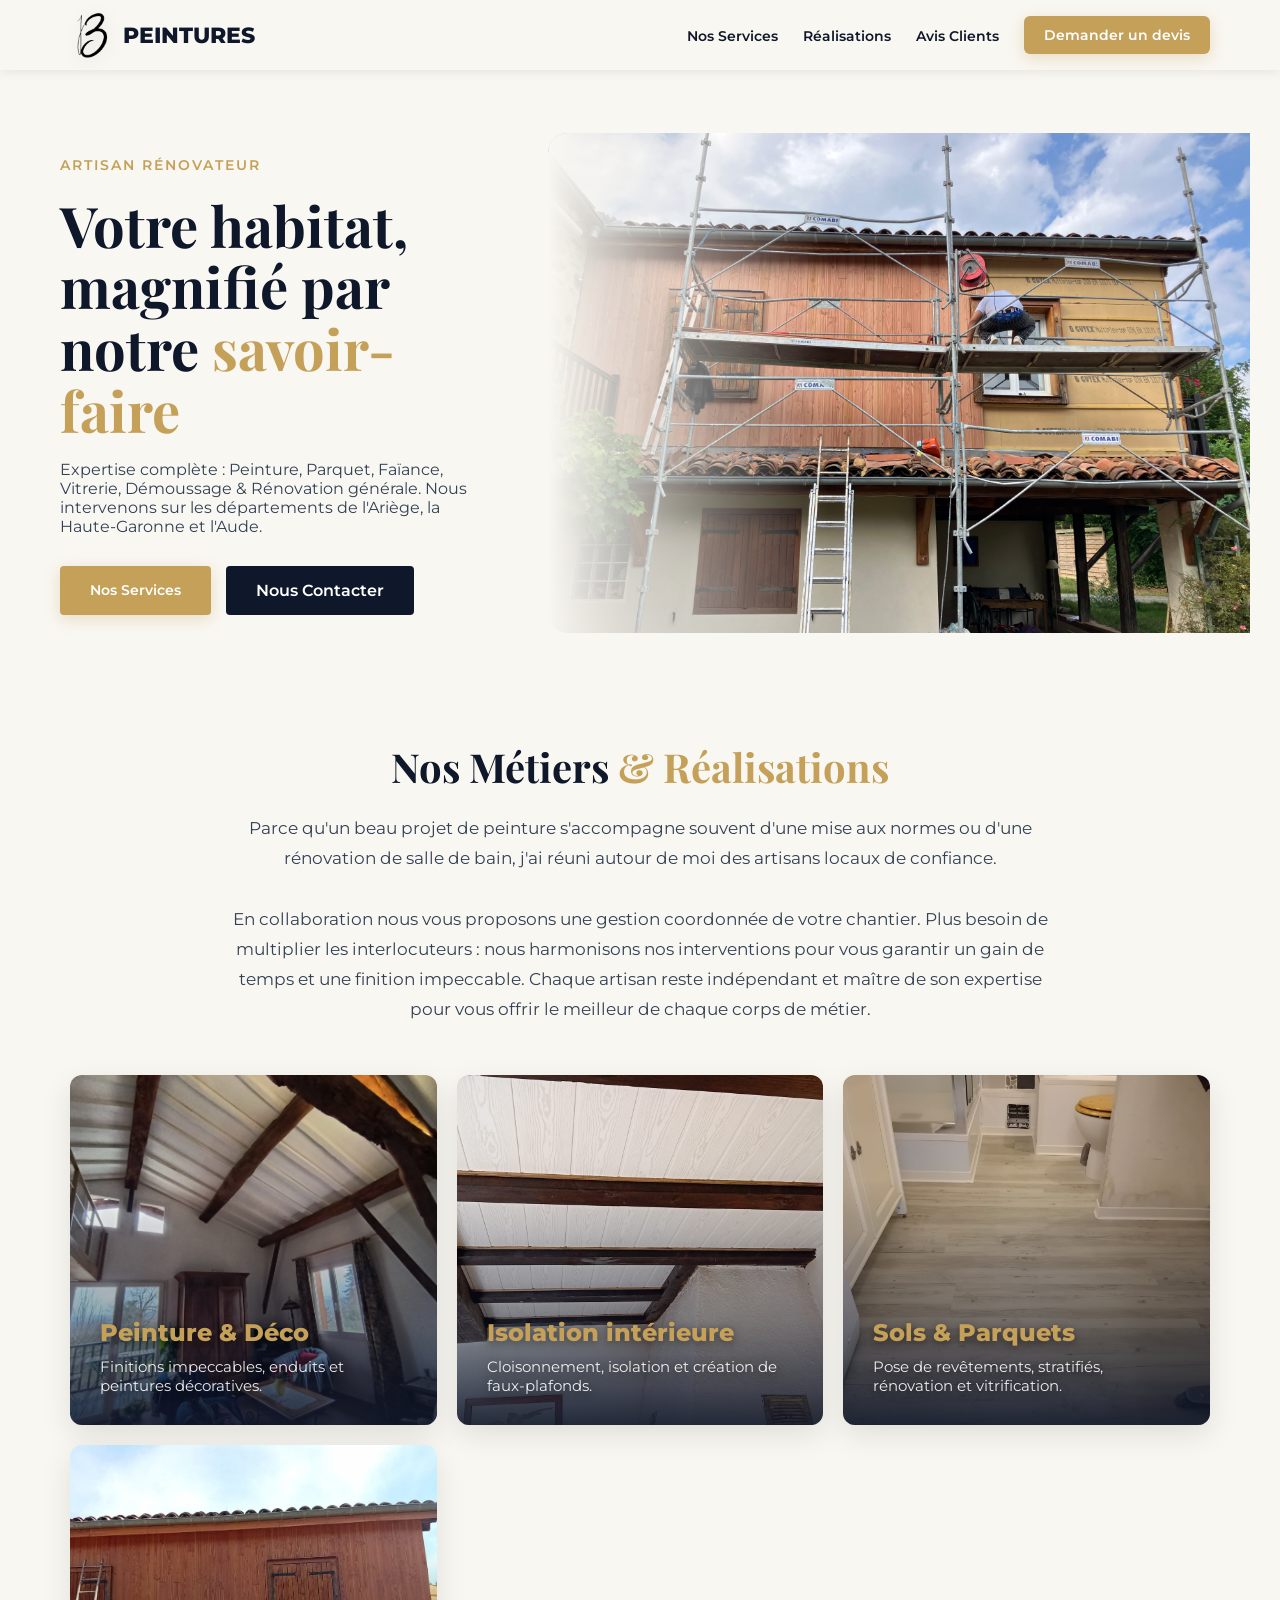
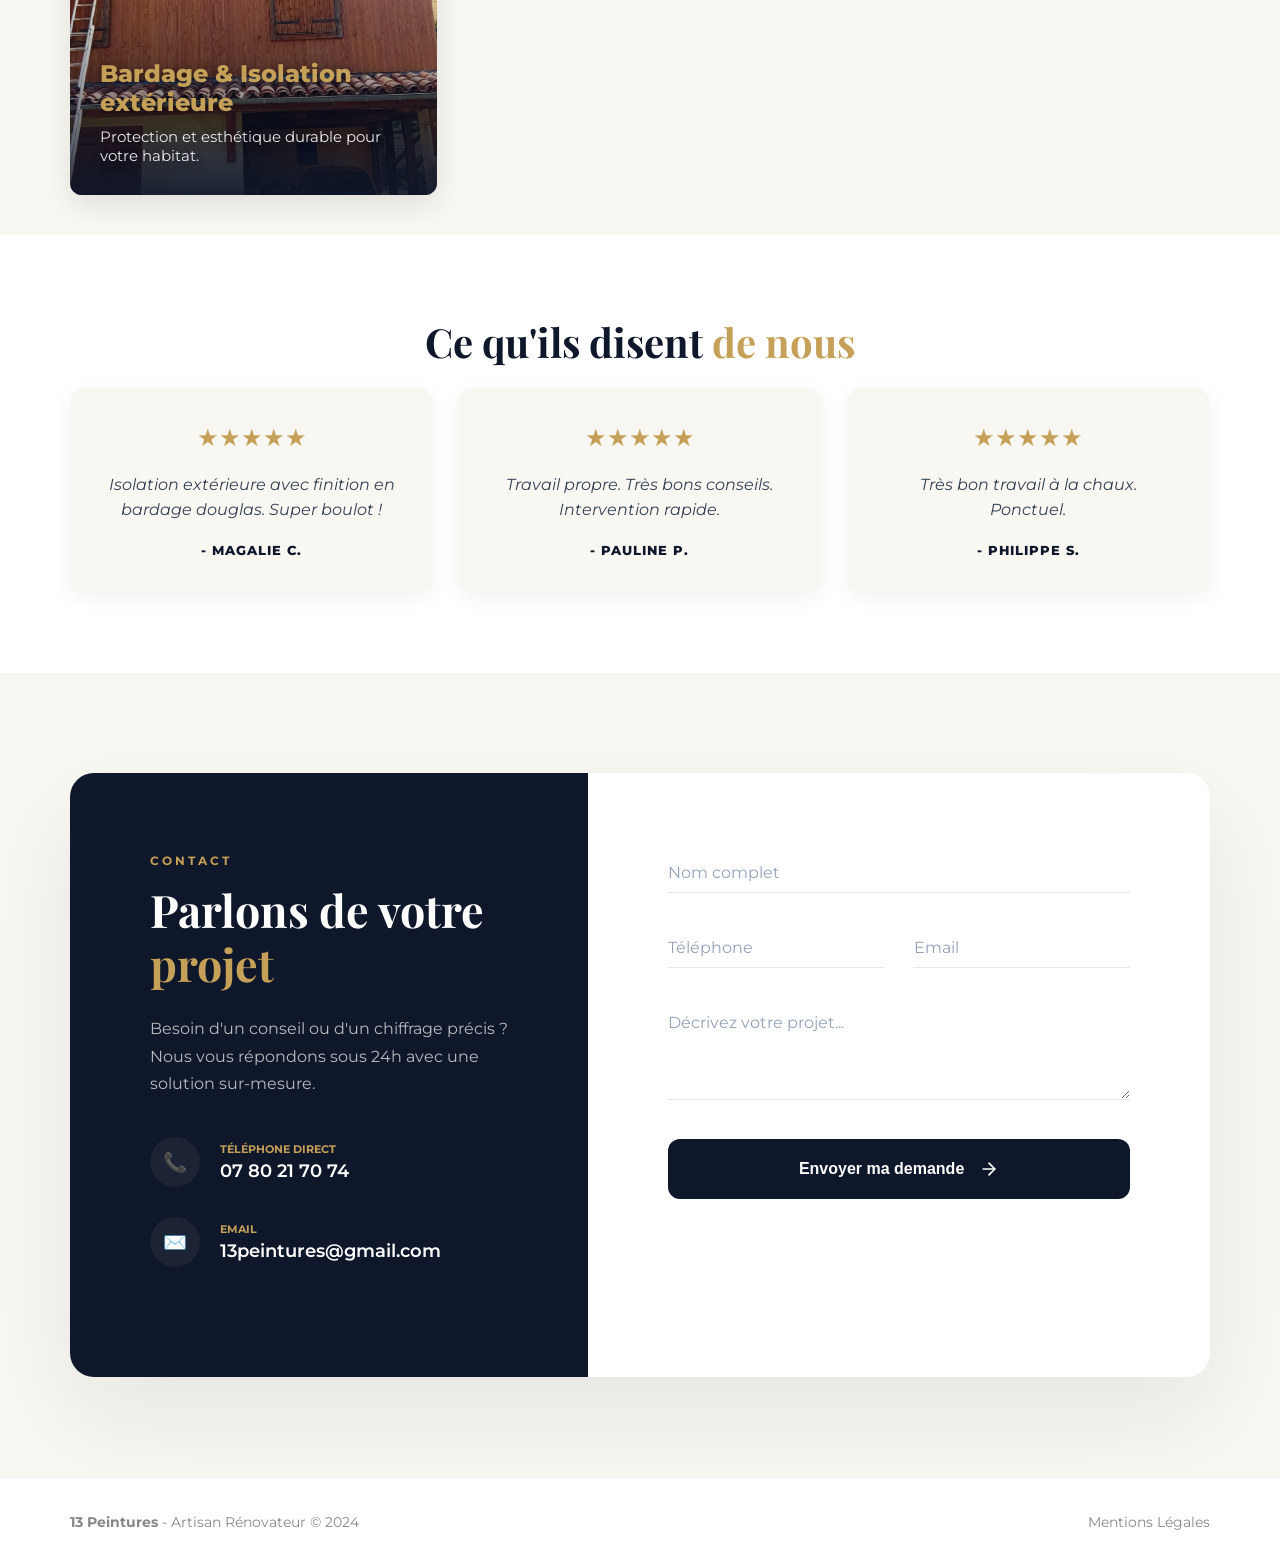
==== index.html @ 5199eb36 "effet survol mobile" ====
<!DOCTYPE html>
<html lang="fr">
<head>
    <meta charset="UTF-8">
    <meta name="viewport" content="width=device-width, initial-scale=1.0">
    <title>13 Peintures | Rénovation d'Exception</title>
    <link rel="stylesheet" href="css/style.css">
    <link href="https://fonts.googleapis.com/css2?family=Playfair+Display:wght@700&family=Montserrat:wght@400;600;800&display=swap" rel="stylesheet">
</head>
<body>

    <header>
        <nav class="container">
            <div class="logo-wrapper">
                <img src="assets/logo.png" alt="13" class="main-logo">
                <span class="logo-text">Peintures</span>
            </div>

            <!-- Burger button (mobile uniquement) -->
            <button class="burger" id="burger" aria-label="Menu" aria-expanded="false">
                <span></span>
                <span></span>
                <span></span>
            </button>

            <!-- Overlay sombre derrière le menu mobile -->
            <div class="menu-overlay" id="menu-overlay"></div>

            <ul class="nav-links" id="nav-links">
                <li><a href="#services" class="nav-close">Nos Services</a></li>
                <li><a href="#services" class="nav-close">Réalisations</a></li>
                <li><a href="#avis" class="nav-close">Avis Clients</a></li>
                <li><a href="#contact" class="btn-nav nav-close">Demander un devis</a></li>
            </ul>
        </nav>
    </header>

    <section class="hero">
        <div class="container hero-grid">
            <div class="hero-text">
                <span class="tagline">Artisan Rénovateur</span>
                <h1>Votre habitat, magnifié par notre <span>savoir-faire</span></h1>
                <p>Expertise complète : Peinture, Parquet, Faïance, Vitrerie, Démoussage & Rénovation générale. Nous intervenons sur les départements de l'Ariège, la Haute-Garonne et l'Aude.</p>
                <div class="hero-cta">
                    <a href="#services" class="btn-gold">Nos Services</a>
                    <a href="#contact" class="btn-dark">Nous Contacter</a>
                </div>
            </div>
            <div class="hero-image">
                <div class="image-overlay"></div>
                <img src="assets/hero.jpg" alt="Rénovation intérieur">
            </div>
        </div>
    </section>

    <section id="services" class="services">
    <div class="container">
        <h2 class="section-title">Nos Métiers <span>& Réalisations</span></h2>
        
        <p class="section-intro">
            Parce qu'un beau projet de peinture s'accompagne souvent d'une mise aux normes ou d'une rénovation de salle de bain, j'ai réuni autour de moi des artisans locaux de confiance. 
            <br><br>
            En collaboration nous vous proposons une gestion coordonnée de votre chantier. Plus besoin de multiplier les interlocuteurs : nous harmonisons nos interventions pour vous garantir un gain de temps et une finition impeccable. Chaque artisan reste indépendant et maître de son expertise pour vous offrir le meilleur de chaque corps de métier.
        </p>

        <div class="services-visual-grid">

                 <div class="service-item">
                    <img src="assets/peinture-apres.jpeg" alt="Rénovation finie" class="img-after">
                    <img src="assets/peinture-avant.jpeg" alt="Chantier en cours" class="img-before">

                    <div class="service-overlay">
                        <div class="service-content">
                            <h3>Peinture & Déco</h3>
                            <p>Finitions impeccables, enduits et peintures décoratives.</p>
                        </div>
                    </div>
                </div>


                <div class="service-item">
                    <img src="assets/isolation-apres.jpeg" alt="Rénovation finie"  class="img-after">
                    <img src="assets/isolation-avant.jpeg" alt="Chantier en cours" class="img-before">

                    <div class="service-overlay">
                        <div class="service-content">
                            <h3>Isolation intérieure</h3>
                            <p>Cloisonnement, isolation et création de faux-plafonds.</p>
                        </div>
                    </div>
                </div>

                <div class="service-item">
                    <img src="assets/parquet-apres.jpeg" alt="Rénovation finie" class="img-after">
                    <img src="assets/parquet-avant.jpeg" alt="Chantier en cours" class="img-before">

                    <div class="service-overlay">
                        <div class="service-content">
                            <h3>Sols & Parquets</h3>
                            <p>Pose de revêtements, stratifiés, rénovation et vitrification.</p>
                        </div>
                    </div>
                </div>

                <div class="service-item">
                    <img src="assets/bardage-apres.jpg" alt="Rénovation finie" class="img-after">
                    <img src="assets/bardage-avant.jpeg" alt="Chantier en cours" class="img-before">

                    <div class="service-overlay">
                        <div class="service-content">
                            <h3>Bardage & Isolation extérieure</h3>
                            <p>Protection et esthétique durable pour votre habitat.</p>
                        </div>
                    </div>
                </div>

                

            </div>
        </div>
    </section>

    <section id="avis" class="testimonials">
        <div class="container">
            <h2 class="section-title">Ce qu'ils disent <span>de nous</span></h2>
            <div class="testimonials-grid">

                <div class="t-card">
                    <div class="stars">★★★★★</div>
                    <p>Isolation extérieure avec finition en bardage douglas. Super boulot !</p>
                    <span class="client-name">- Magalie C.</span>
                </div>

                <div class="t-card">
                    <div class="stars">★★★★★</div>
                    <p>Travail propre. Très bons conseils. Intervention rapide.</p>
                    <span class="client-name">- Pauline P.</span>
                </div>

                <div class="t-card">
                    <div class="stars">★★★★★</div>
                    <p>Très bon travail à la chaux. Ponctuel.</p>
                    <span class="client-name">- Philippe S.</span>
                </div>

            </div>
        </div>
    </section>

    <section id="contact" class="contact-refined">
        <div class="container">
            <div class="contact-wrapper">

                <div class="contact-info-panel">
                    <span class="subtitle">Contact</span>
                    <h2>Parlons de votre <span>projet</span></h2>
                    <p>Besoin d'un conseil ou d'un chiffrage précis ? Nous vous répondons sous 24h avec une solution sur-mesure.</p>

                    <div class="contact-details">
                        <div class="detail-item">
                            <div class="icon">📞</div>
                            <div class="detail-text">
                                <small>Téléphone direct</small>
                                <a href="tel:0780217074">07 80 21 70 74</a>
                            </div>
                        </div>
                        <div class="detail-item">
                            <div class="icon">✉️</div>
                            <div class="detail-text">
                                <small>Email</small>
                                <a href="mailto:13peintures@gmail.com">13peintures@gmail.com</a>
                            </div>
                        </div>
                    </div>
                </div>

                <div class="contact-form-panel">
                    <form id="contact-form">
                        <!-- Clé Web3Forms : remplace YOUR_ACCESS_KEY par ta clé obtenue sur web3forms.com -->
                        <input type="hidden" name="access_key" value="b11b6e2f-19e9-40fc-a110-2817bb358827">
                        <!-- Sujet de l'email reçu -->
                        <input type="hidden" name="subject" value="Nouvelle demande de devis — 13 Peintures">
                        <!-- Redirection après envoi (optionnel) -->
                        <!-- <input type="hidden" name="redirect" value="https://ton-site.com/merci.html"> -->
                        <!-- Piège anti-spam honeypot -->
                        <input type="checkbox" name="botcheck" style="display:none;">

                        <div class="input-group">
                            <input type="text" id="name" name="name" required>
                            <label for="name">Nom complet</label>
                        </div>

                        <div class="form-row">
                            <div class="input-group">
                                <input type="tel" id="phone" name="phone" required>
                                <label for="phone">Téléphone</label>
                            </div>
                            <div class="input-group">
                                <input type="email" id="email" name="email" required>
                                <label for="email">Email</label>
                            </div>
                        </div>

                        <div class="input-group">
                            <textarea id="message" name="message" rows="4" required></textarea>
                            <label for="message">Décrivez votre projet...</label>
                        </div>

                        <button type="submit" class="btn-premium" id="submit-btn">
                            <span>Envoyer ma demande</span>
                            <svg width="20" height="20" viewBox="0 0 24 24" fill="none" stroke="currentColor" stroke-width="2" stroke-linecap="round" stroke-linejoin="round"><line x1="5" y1="12" x2="19" y2="12"></line><polyline points="12 5 19 12 12 19"></polyline></svg>
                        </button>

                        <!-- Message de confirmation -->
                        <div id="form-success" style="display:none; margin-top:20px; padding:16px 20px; background:#f0fdf4; border:1px solid #86efac; border-radius:10px; color:#166534; font-weight:600; text-align:center;">
                            ✅ Message envoyé ! Nous vous répondons sous 24h.
                        </div>
                        <div id="form-error" style="display:none; margin-top:20px; padding:16px 20px; background:#fef2f2; border:1px solid #fca5a5; border-radius:10px; color:#991b1b; font-weight:600; text-align:center;">
                            ❌ Une erreur est survenue. Appelez-nous directement au 07 80 21 70 74.
                        </div>
                    </form>
                </div>

            </div>
        </div>
    </section>

    <footer>
        <div class="container footer-bottom">
            <p><strong>13 Peintures</strong> - Artisan Rénovateur © 2024</p>
            <div class="legal">
                <a href="mentions.html">Mentions Légales</a>
            </div>
        </div>
    </footer>

    <script>
        // ===========================
        // MENU BURGER
        // ===========================
        const burger = document.getElementById('burger');
        const navLinks = document.getElementById('nav-links');
        const overlay = document.getElementById('menu-overlay');
        const navClose = document.querySelectorAll('.nav-close');

        function openMenu() {
            burger.classList.add('open');
            navLinks.classList.add('open');
            overlay.classList.add('open');
            burger.setAttribute('aria-expanded', 'true');
            document.body.style.overflow = 'hidden';
        }

        function closeMenu() {
            burger.classList.remove('open');
            navLinks.classList.remove('open');
            overlay.classList.remove('open');
            burger.setAttribute('aria-expanded', 'false');
            document.body.style.overflow = '';
        }

        burger.addEventListener('click', () => {
            navLinks.classList.contains('open') ? closeMenu() : openMenu();
        });

        overlay.addEventListener('click', closeMenu);
        navClose.forEach(link => link.addEventListener('click', closeMenu));

        // ===========================
        // EFFET "MAINTENIR POUR VOIR" (mobile)
        // ===========================
        const serviceItems = document.querySelectorAll('.service-item');

        serviceItems.forEach(item => {
            // On empêche le menu contextuel (clic droit) d'apparaître au maintien
            item.addEventListener('contextmenu', e => e.preventDefault());

            // Quand on touche : on montre l'image "AVANT"
            item.addEventListener('touchstart', function(e) {
                this.classList.add('touched');
            }, { passive: true });

            // Quand on relâche ou qu'on quitte l'élément : on revient à "APRÈS"
            const release = function() {
                this.classList.remove('touched');
            };

            item.addEventListener('touchend', release);
            item.addEventListener('touchcancel', release); // Au cas où le système interrompt le toucher
        });

        // ===========================
        // FORMULAIRE WEB3FORMS
        // ===========================
        const form = document.getElementById('contact-form');
        const submitBtn = document.getElementById('submit-btn');
        const successMsg = document.getElementById('form-success');
        const errorMsg = document.getElementById('form-error');

        form.addEventListener('submit', async function(e) {
            e.preventDefault();

            // Désactiver le bouton pendant l'envoi
            submitBtn.disabled = true;
            submitBtn.querySelector('span').textContent = 'Envoi en cours…';

            const formData = new FormData(form);
            const object = Object.fromEntries(formData);
            const json = JSON.stringify(object);

            try {
                const response = await fetch('https://api.web3forms.com/submit', {
                    method: 'POST',
                    headers: {
                        'Content-Type': 'application/json',
                        'Accept': 'application/json'
                    },
                    body: json
                });

                const result = await response.json();

                if (result.success) {
                    successMsg.style.display = 'block';
                    errorMsg.style.display = 'none';
                    form.reset();
                } else {
                    throw new Error('Échec de l\'envoi');
                }
            } catch (err) {
                errorMsg.style.display = 'block';
                successMsg.style.display = 'none';
            } finally {
                submitBtn.disabled = false;
                submitBtn.querySelector('span').textContent = 'Envoyer ma demande';
            }
        });
    </script>

</body>
</html>
---- css/style.css ----
:root {
    --beige: #F9F7F2;
    --navy: #0F172A;
    --gold: #C5A059;
    --gold-light: #D4AF37;
    --text: #334155;
}

* { margin: 0; padding: 0; box-sizing: border-box; }
body { font-family: 'Montserrat', sans-serif; background: var(--beige); color: var(--text); scroll-behavior: smooth; }

.container { max-width: 1200px; margin: auto; padding: 0 30px; }

/* ===========================
   HEADER & NAV
   =========================== */
header {
    height: 70px;
    background: var(--beige);
    position: sticky;
    top: 0;
    z-index: 1000;
    box-shadow: 0 2px 10px rgba(15, 23, 42, 0.08);
}

nav { display: flex; justify-content: space-between; align-items: center; height: 100%; }

.logo-wrapper {
    display: flex;
    align-items: center;
    gap: 10px;
    position: static; /* Supprime le décalage mobile */
    top: auto;
}

.main-logo {
    height: 50px;
    filter: drop-shadow(0 3px 8px rgba(0,0,0,0.1));
}

.logo-text {
    font-size: 1.4rem;
    font-weight: 800;
    color: var(--navy);
    text-transform: uppercase;
}

/* NAV LINKS — desktop */
.nav-links { display: flex; list-style: none; gap: 25px; align-items: center; }
.nav-links a { text-decoration: none; color: var(--navy); font-weight: 600; font-size: 0.9rem; }

/* Burger button — masqué sur desktop */
.burger {
    display: none;
    flex-direction: column;
    gap: 5px;
    background: none;
    border: none;
    cursor: pointer;
    padding: 5px;
    z-index: 200;
}
.burger span {
    display: block;
    width: 25px;
    height: 2px;
    background: var(--navy);
    border-radius: 2px;
    transition: all 0.3s ease;
}
/* Animation burger → croix */
.burger.open span:nth-child(1) { transform: translateY(7px) rotate(45deg); }
.burger.open span:nth-child(2) { opacity: 0; }
.burger.open span:nth-child(3) { transform: translateY(-7px) rotate(-45deg); }

/* ===========================
   BOUTONS
   =========================== */
.btn-nav, .btn-gold, .btn-gold-full {
    background: var(--gold);
    color: white !important;
    padding: 10px 20px;
    border-radius: 6px;
    border: none;
    font-weight: 600;
    font-size: 0.9rem;
    text-decoration: none;
    box-shadow: 0 4px 15px rgba(197, 160, 89, 0.3);
    transition: transform 0.25s ease, background-color 0.25s ease, box-shadow 0.25s ease;
    cursor: pointer;
    display: inline-block;
}
.btn-nav:hover, .btn-gold:hover, .btn-gold-full:hover {
    background: var(--gold-light);
    transform: translateY(-2px);
    box-shadow: 0 6px 20px rgba(197, 160, 89, 0.45);
}

/* ===========================
   HERO
   =========================== */
.hero {
    min-height: 70vh;
    display: flex;
    align-items: center;
    overflow: hidden;
    padding: 60px 30px;
}

.hero-grid {
    display: grid;
    grid-template-columns: 1fr 1.5fr;
    align-items: center;
    gap: 40px;
    max-width: 100%;
}

.hero-text {
    padding-right: 20px;
    z-index: 2;
}

.hero-text h1 {
    font-family: 'Playfair Display', serif;
    font-size: 3.5rem;
    line-height: 1.1;
    color: var(--navy);
    margin: 20px 0;
}
.hero-text h1 span { color: var(--gold); }
.tagline { color: var(--gold); font-weight: 600; text-transform: uppercase; letter-spacing: 2px; font-size: 0.85rem; }

.hero-cta { display: flex; gap: 15px; margin-top: 30px; flex-wrap: wrap; }
.btn-gold { background: var(--gold); box-shadow: 0 4px 15px rgba(197, 160, 89, 0.3); color: white; padding: 15px 30px; text-decoration: none; border-radius: 4px; font-weight: 600; transition: all 0.3s ease; }
.btn-gold:hover { background: var(--gold-light); transform: translateY(-2px); box-shadow: 0 6px 20px rgba(197, 160, 89, 0.4); }
.btn-dark { background: var(--navy); color: white; padding: 15px 30px; text-decoration: none; border-radius: 4px; font-weight: 600; transition: all 0.3s ease; }
.btn-dark:hover { background: #1a2a3a; transform: translateY(-2px); box-shadow: 0 6px 20px rgba(15, 23, 42, 0.4); }

/* IMAGE HERO */
.hero-image {
    position: relative;
    height: 100%;
    margin-right: -30px;
}
.hero-image img {
    width: 100%;
    height: 500px;
    object-fit: cover;
    border-radius: 20px 0 0 20px;
}
.image-overlay {
    position: absolute;
    top: 0; left: 0; width: 100%; height: 100%;
    background: linear-gradient(to right, var(--beige) 0%, transparent 40%);
    border-radius: 20px 0 0 20px;
}

/* ===========================
   SERVICES
   =========================== */
.services { padding: 40px 0; }
.section-title {
    text-align: center;
    font-family: 'Playfair Display', serif;
    font-size: 2.5rem;
    margin-bottom: 20px;
    color: var(--navy);
}
.section-title span { color: var(--gold); }

.services-visual-grid {
    display: grid;
    grid-template-columns: repeat(auto-fit, minmax(300px, 1fr));
    gap: 20px;
    margin-top: 40px;
}

.service-item {
    position: relative;
    height: 350px;
    border-radius: 12px;
    overflow: hidden;
    box-shadow: 0 10px 30px rgba(0,0,0,0.1);
}
.service-item img {
    width: 100%;
    height: 100%;
    object-fit: cover;
    transition: transform 0.5s ease;
}

.service-overlay {
    position: absolute;
    top: 0; left: 0; width: 100%; height: 100%;
    background: linear-gradient(to top,
        rgba(15, 23, 42, 0.9) 0%,
        rgba(15, 23, 42, 0.4) 30%,
        transparent 70%
    );
    display: flex;
    align-items: flex-end;
    padding: 30px;
    color: white;
}
.service-content { text-shadow: 0 2px 10px rgba(0,0,0,0.5); }
.service-content h3 { font-size: 1.5rem; margin: 10px 0; color: var(--gold); font-weight: 800; }
.service-content p { font-size: 0.95rem; opacity: 0.9; }



/* ===========================
   TESTIMONIALS
   =========================== */
.testimonials { padding: 80px 0; background: white; }
.testimonials-grid {
    display: grid;
    grid-template-columns: repeat(auto-fit, minmax(280px, 1fr));
    gap: 25px;
}
.t-card {
    background: var(--beige);
    padding: 35px;
    border-radius: 15px;
    text-align: center;
    box-shadow: 0 5px 20px rgba(0,0,0,0.05);
    transition: 0.3s;
}
.t-card:hover { transform: scale(1.02); }
.stars { color: var(--gold); font-size: 1.5rem; margin-bottom: 20px; }
.t-card p { font-style: italic; color: var(--text); line-height: 1.6; margin-bottom: 20px; }
.client-name { display: block; font-weight: 800; color: var(--navy); text-transform: uppercase; font-size: 0.8rem; letter-spacing: 1px; }

/* ===========================
   CONTACT REFINED
   =========================== */
.contact-refined { padding: 100px 0; background-color: var(--beige); }

.contact-wrapper {
    display: grid;
    grid-template-columns: 1fr 1.2fr;
    background: white;
    border-radius: 24px;
    overflow: hidden;
    box-shadow: 0 40px 100px rgba(15, 23, 42, 0.08);
}

.contact-info-panel {
    background: var(--navy);
    color: white;
    padding: 80px;
    display: flex;
    flex-direction: column;
    justify-content: center;
}
.contact-info-panel .subtitle {
    color: var(--gold);
    text-transform: uppercase;
    letter-spacing: 3px;
    font-weight: 700;
    font-size: 0.75rem;
    margin-bottom: 15px;
    display: block;
}
.contact-info-panel h2 {
    font-family: 'Playfair Display', serif;
    font-size: 2.8rem;
    line-height: 1.2;
    margin-bottom: 25px;
}
.contact-info-panel h2 span { color: var(--gold); }
.contact-info-panel p { color: rgba(255,255,255,0.7); line-height: 1.7; margin-bottom: 40px; }

.detail-item { display: flex; align-items: center; gap: 20px; margin-bottom: 30px; }
.detail-item .icon {
    width: 50px; height: 50px;
    background: rgba(255,255,255,0.05);
    border-radius: 50%;
    display: flex; align-items: center; justify-content: center;
    font-size: 1.2rem;
    flex-shrink: 0;
}
.detail-text small { display: block; color: var(--gold); font-size: 0.7rem; text-transform: uppercase; font-weight: 700; margin-bottom: 4px; }
.detail-text a { color: white; text-decoration: none; font-size: 1.1rem; font-weight: 600; transition: opacity 0.3s; }
.detail-text a:hover { opacity: 0.7; }

.contact-form-panel { padding: 80px; background: white; }

.input-group { position: relative; margin-bottom: 35px; }
.input-group input,
.input-group textarea {
    width: 100%; padding: 10px 0; font-size: 1rem; color: var(--navy);
    border: none; border-bottom: 1px solid #e2e8f0; outline: none;
    background: transparent; transition: border-color 0.3s;
    font-family: inherit;
}
.input-group label {
    position: absolute; top: 10px; left: 0; color: #94a3b8;
    pointer-events: none; transition: all 0.3s ease;
}
.input-group input:focus ~ label,
.input-group input:valid ~ label,
.input-group textarea:focus ~ label,
.input-group textarea:valid ~ label {
    top: -15px; font-size: 0.75rem; color: var(--gold); font-weight: 700;
}
.input-group input:focus,
.input-group textarea:focus { border-bottom: 2px solid var(--gold); }

.form-row { display: grid; grid-template-columns: 1fr 1fr; gap: 30px; }

.btn-premium {
    display: inline-flex;
    align-items: center;
    gap: 15px;
    background: var(--navy);
    color: white;
    border: none;
    padding: 20px 40px;
    border-radius: 12px;
    font-weight: 700;
    font-size: 1rem;
    cursor: pointer;
    transition: all 0.4s cubic-bezier(0.175, 0.885, 0.32, 1.275);
    width: 100%;
    justify-content: center;
}
.btn-premium:hover { background: var(--gold); transform: translateY(-3px); box-shadow: 0 15px 30px rgba(197, 160, 89, 0.3); }
.btn-premium svg { transition: transform 0.3s ease; }
.btn-premium:hover svg { transform: translateX(8px); }

/* ===========================
   FOOTER
   =========================== */
footer { padding: 35px 0; border-top: 1px solid #eee; background: white; }
.footer-bottom { display: flex; justify-content: space-between; align-items: center; color: #888; font-size: 0.9rem; flex-wrap: wrap; gap: 15px; }
.legal a { margin-left: 20px; color: #888; text-decoration: none; }

/* Style pour la page Mentions Légales */
.legal-page {
    padding: 120px 30px 80px; /* Espace pour le header fixe */
    max-width: 900px !important;
}

.legal-page h1 {
    font-family: 'Playfair Display', serif;
    font-size: 3rem;
    margin-bottom: 50px;
    color: var(--navy);
}

.legal-page h1 span { color: var(--gold); }

.legal-page h2 {
    color: var(--navy);
    margin: 40px 0 20px;
    font-size: 1.4rem;
}

.legal-page p, .legal-page li {
    line-height: 1.8;
    color: var(--text);
    margin-bottom: 15px;
}

.legal-page ul {
    padding-left: 20px;
    margin-bottom: 30px;
}

/* ===========================
   RESPONSIVE — TABLETTE (768px)
   =========================== */
@media (max-width: 900px) {

    /* Header */
    header { height: 65px; }

    /* Burger visible */
    .burger { display: flex; }

    /* Menu mobile */
    .nav-links {
        display: flex;
        flex-direction: column;
        position: fixed;
        top: 0; right: -100%;
        width: 75vw;
        max-width: 320px;
        height: 100vh;
        background: var(--navy);
        padding: 100px 40px 60px;
        gap: 30px;
        z-index: 150;
        transition: right 0.35s cubic-bezier(0.77, 0, 0.175, 1);
        box-shadow: -10px 0 40px rgba(0,0,0,0.3);
    }
    .nav-links.open { right: 0; }
    .nav-links li { list-style: none; }
    .nav-links a {
        color: rgba(255,255,255,0.85) !important;
        font-size: 1.1rem;
        display: block;
    }
    .nav-links a:hover { color: var(--gold) !important; }
    .btn-nav {
        background: var(--gold) !important;
        color: white !important;
        padding: 14px 24px;
        border-radius: 8px;
        display: inline-block;
        text-align: center;
        width: 100%;
    }

    /* Overlay menu */
    .menu-overlay {
        display: none;
        position: fixed;
        inset: 0;
        background: rgba(0,0,0,0.5);
        z-index: 140;
        backdrop-filter: blur(2px);
    }
    .menu-overlay.open { display: block; }

    /* Hero tablette */
    .hero { padding: 60px 20px; min-height: auto; }
    .hero-grid {
        grid-template-columns: 1fr;
        gap: 40px;
    }
    .hero-text { padding-right: 0; text-align: center; }
    .hero-text h1 { font-size: 2.6rem; }
    .hero-cta { justify-content: center; }

    .hero-image { margin-right: -20px; margin-left: -20px; }
    .hero-image img {
        height: 350px;
        border-radius: 16px;
    }
    .image-overlay {
        background: none;
        border-radius: 16px;
    }

    /* Services */
    .services { padding: 60px 0; }
    .section-title { font-size: 2rem; }
    .services-visual-grid {
        grid-template-columns: 1fr 1fr;
        gap: 15px;
    }
    .service-item { height: 250px; }

    /* Testimonials */
    .testimonials { padding: 60px 0; }
    .testimonials-grid { grid-template-columns: 1fr; gap: 20px; }

    /* Contact */
    .contact-refined { padding: 70px 0; }
    .contact-wrapper { grid-template-columns: 1fr; border-radius: 16px; }
    .contact-info-panel { padding: 50px 35px; }
    .contact-info-panel h2 { font-size: 2rem; }
    .contact-form-panel { padding: 50px 35px; }
    .form-row { grid-template-columns: 1fr; gap: 0; }

    /* Footer */
    .footer-bottom { flex-direction: column; text-align: center; }
    .legal { margin-top: 5px; }
    .legal a { margin: 0 10px; }
}

/* ===========================
   RESPONSIVE — MOBILE (480px)
   =========================== */
@media (max-width: 480px) {

    .container { padding: 0 18px; }

    /* Logo */
    .logo-text { font-size: 1.1rem; }
    .main-logo { height: 40px; }

    /* Hero */
    .hero { padding: 40px 18px 50px; }
    .hero-text h1 { font-size: 2rem; line-height: 1.15; }
    .tagline { font-size: 0.75rem; letter-spacing: 1.5px; }
    .hero-text p { font-size: 0.92rem; }
    .btn-gold, .btn-dark { padding: 13px 22px; font-size: 0.9rem; }
    .hero-image { margin-right: -18px; margin-left: -18px; }
    .hero-image img { height: 260px; }
    .image-overlay { background: none; border-radius: 16px; }

    /* Services */
    .services { padding: 50px 0; }
    .section-title { font-size: 1.7rem; }
    .services-visual-grid { grid-template-columns: 1fr; }
    .service-item { height: 280px; }

    /* Contact */
    .contact-info-panel { padding: 40px 22px; }
    .contact-info-panel h2 { font-size: 1.7rem; }
    .contact-form-panel { padding: 40px 22px; }
    .btn-premium { padding: 16px 24px; font-size: 0.95rem; }
    .detail-text a { font-size: 1rem; }

    /* Footer */
    footer { padding: 28px 0; }
    .footer-bottom { font-size: 0.82rem; }
}

.section-intro {
    max-width: 850px;
    margin: 0 auto 50px auto;
    text-align: center;
    line-height: 1.8;
    font-size: 1.05rem;
    color: var(--text);
    padding: 0 10px;
}

/* Ajustement pour mobile */
@media (max-width: 480px) {
    .section-intro {
        font-size: 0.95rem;
        margin-bottom: 30px;
    }
}

/* --- Bloc Services Optinisé --- */
.service-item {
    position: relative;
    height: 350px;
    border-radius: 12px;
    overflow: hidden;
    cursor: pointer;
    /* Supprime le carré gris au clic sur mobile */
    -webkit-tap-highlight-color: transparent; 
}

.service-item img {
    position: absolute;
    top: 0;
    left: 0;
    width: 100%;
    height: 100%;
    object-fit: cover;
    transition: opacity 0.6s ease-in-out, transform 0.6s ease;
}

/* L'image AVANT est cachée par défaut */
.img-before {
    opacity: 0;
    z-index: 2; /* Passe devant l'image APRES */
}

.img-after {
    opacity: 1;
    z-index: 1;
}

/* Effet au survol (Desktop) ET au toucher (Mobile via JS) */
.service-item:hover .img-before,
.service-item.touched .img-before {
    opacity: 1;
}

/* On s'assure que le texte reste toujours au-dessus de tout */
.service-overlay {
    z-index: 10;
    pointer-events: none; /* Permet au clic de traverser le texte vers le conteneur */
}

/* Petit badge d'indication mobile */
.service-item::after {
    content: "Maintenir pour voir l'avant";
    position: absolute;
    top: 15px;
    right: 15px;
    background: rgba(15, 23, 42, 0.7);
    color: white;
    padding: 5px 12px;
    border-radius: 20px;
    font-size: 0.7rem;
    font-weight: 600;
    opacity: 0;
    transition: opacity 0.3s;
    z-index: 20;
    pointer-events: none;
    border: 1px solid var(--gold);
}

/* On affiche l'indice uniquement sur les écrans tactiles */
@media (max-width: 900px) {
    .service-item::after {
        opacity: 1;
    }
    
    /* On cache l'indice quand on appuie pour ne pas gêner la vue */
    .service-item.touched::after {
        opacity: 0;
    }
}

/* Correction de la transition pour plus de naturel */
.service-item img {
    transition: opacity 0.4s ease-in-out !important; /* Un peu plus rapide pour la réactivité tactile */
}
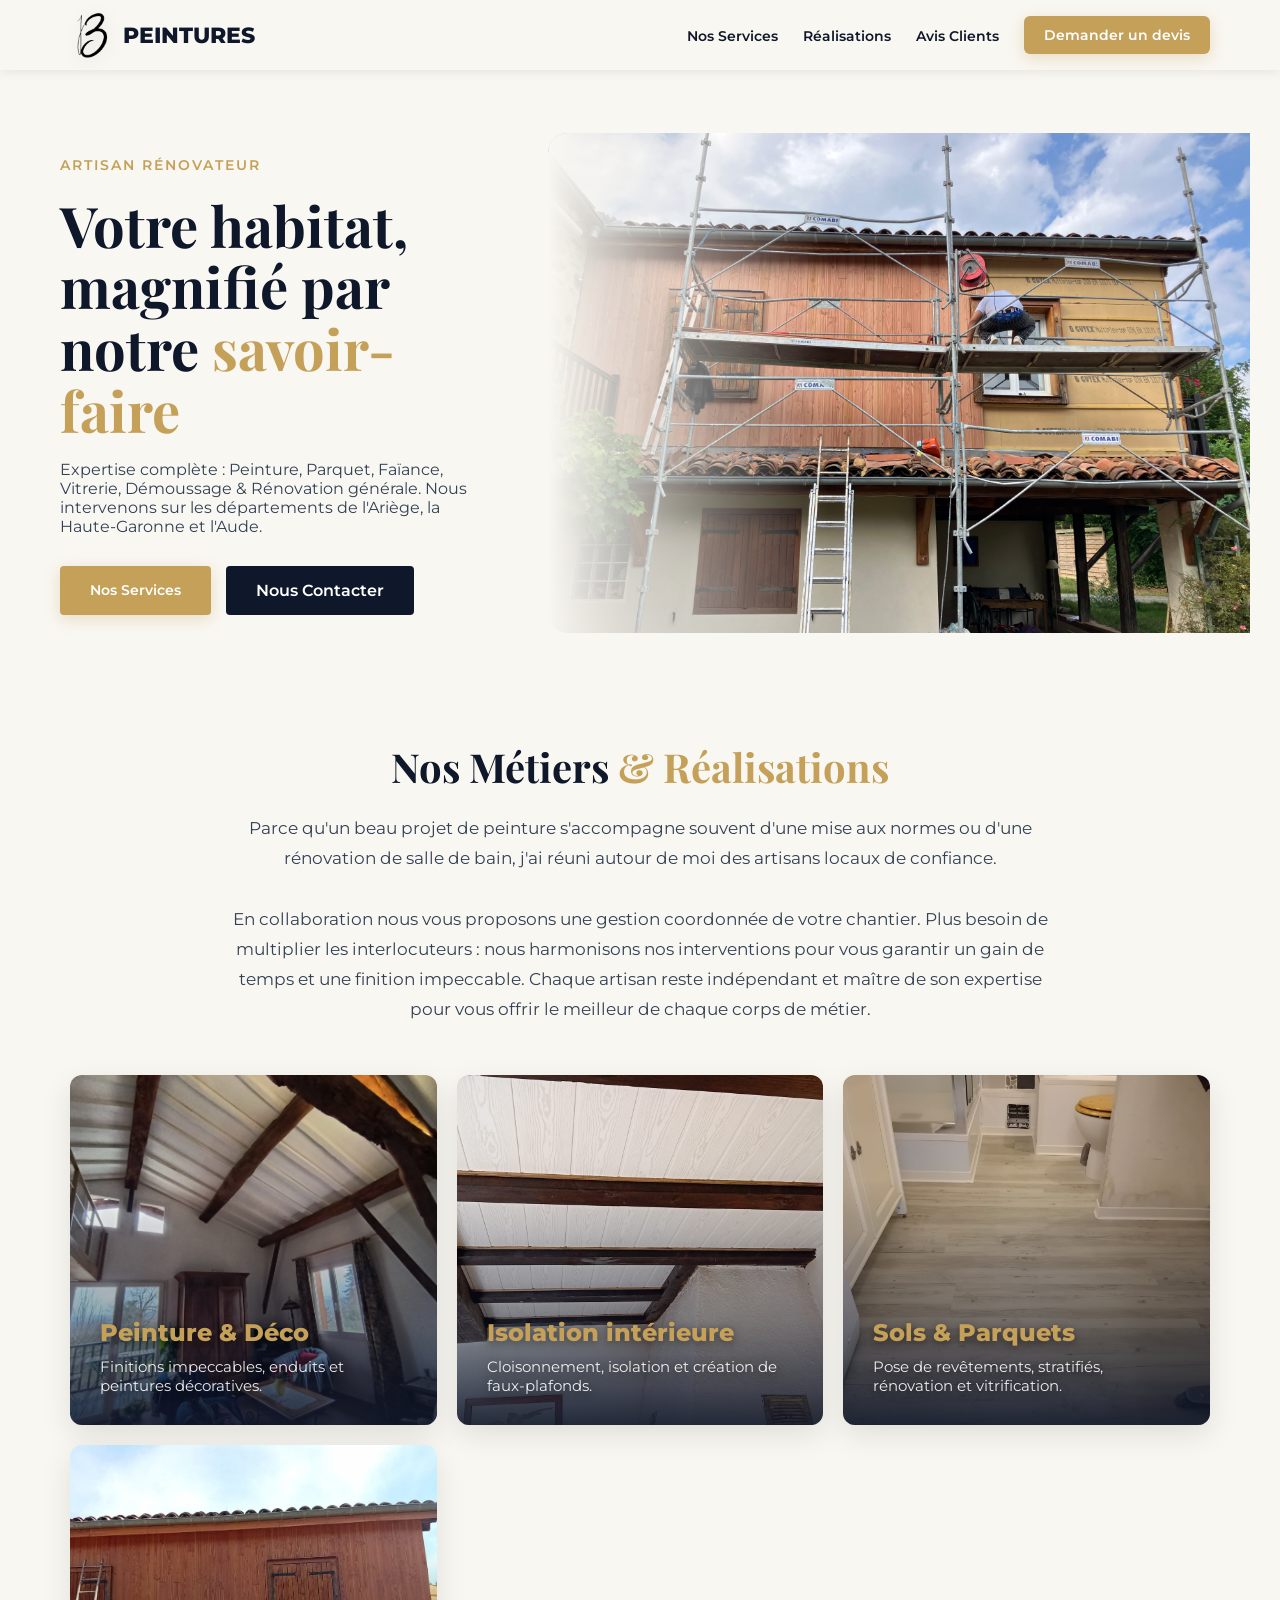
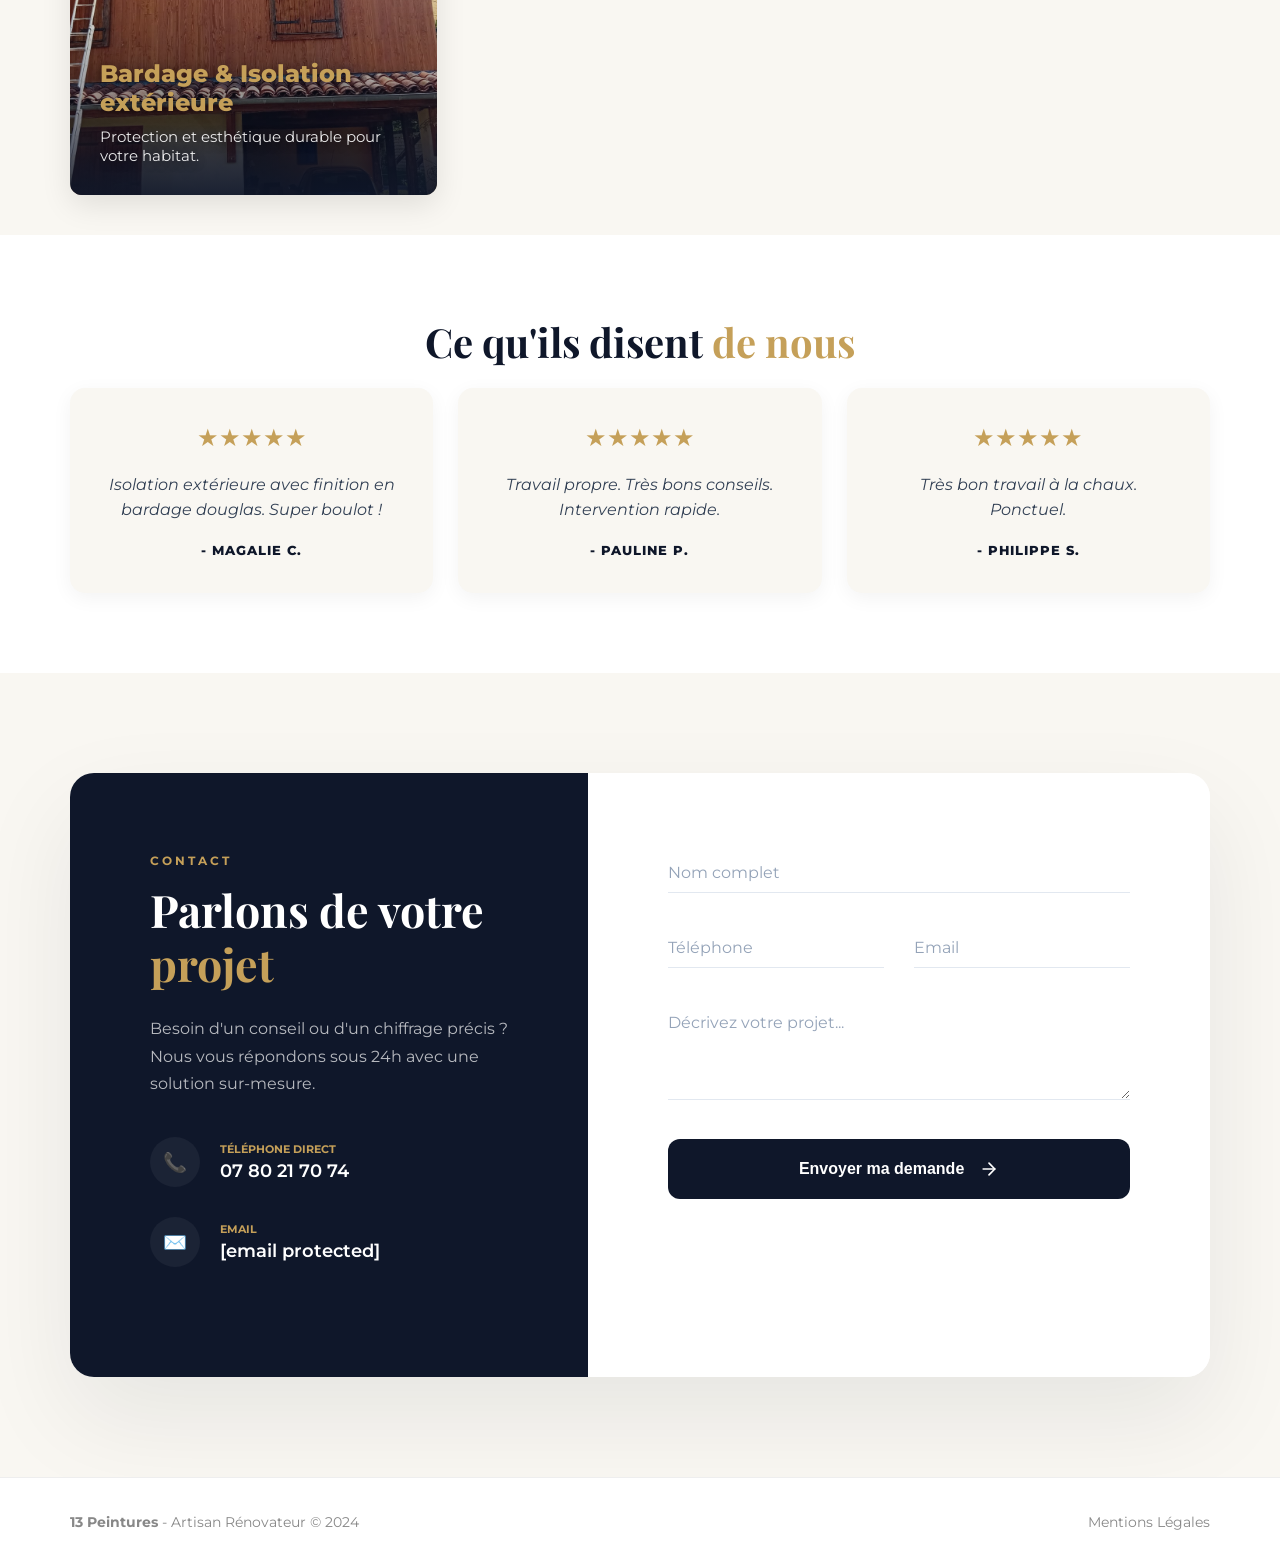
==== commit 147dfcb5: "effet survol mobile" ====
--- a/index.html
+++ b/index.html
@@ -168,7 +168,7 @@
                             <div class="icon">✉️</div>
                             <div class="detail-text">
                                 <small>Email</small>
-                                <a href="mailto:13peintures@gmail.com">13peintures@gmail.com</a>
+                                <a href="/cdn-cgi/l/email-protection#e5d4d695808c8b9190978096a58288848c89cb868a88"><span class="__cf_email__" data-cfemail="9faeaceffaf6f1ebeaedfaecdff8f2fef6f3b1fcf0f2">[email&#160;protected]</span></a>
                             </div>
                         </div>
                     </div>
@@ -234,7 +234,7 @@
         </div>
     </footer>
 
-    <script>
+    <script data-cfasync="false" src="/cdn-cgi/scripts/5c5dd728/cloudflare-static/email-decode.min.js"></script><script>
         // ===========================
         // MENU BURGER
         // ===========================
@@ -267,26 +267,22 @@
         navClose.forEach(link => link.addEventListener('click', closeMenu));
 
         // ===========================
-        // EFFET "MAINTENIR POUR VOIR" (mobile)
-        // ===========================
-        const serviceItems = document.querySelectorAll('.service-item');
-
-        serviceItems.forEach(item => {
-            // On empêche le menu contextuel (clic droit) d'apparaître au maintien
-            item.addEventListener('contextmenu', e => e.preventDefault());
-
-            // Quand on touche : on montre l'image "AVANT"
-            item.addEventListener('touchstart', function(e) {
-                this.classList.add('touched');
-            }, { passive: true });
-
-            // Quand on relâche ou qu'on quitte l'élément : on revient à "APRÈS"
-            const release = function() {
-                this.classList.remove('touched');
-            };
-
-            item.addEventListener('touchend', release);
-            item.addEventListener('touchcancel', release); // Au cas où le système interrompt le toucher
+        // EFFET "TOUCHER POUR VOIR" (mobile)
+        // ===========================
+        // On pilote l'opacité via style inline (priorité > CSS :hover)
+        // pour éviter que le :hover "collant" des navigateurs mobiles bloque le retour.
+        document.querySelectorAll('.service-item').forEach(item => {
+            const imgBefore = item.querySelector('.img-before');
+            item.addEventListener('click', () => {
+                const isShowing = item.classList.contains('touched');
+                if (isShowing) {
+                    item.classList.remove('touched');
+                    imgBefore.style.opacity = '0';
+                } else {
+                    item.classList.add('touched');
+                    imgBefore.style.opacity = '1';
+                }
+            });
         });
 
         // ===========================
--- a/css/style.css
+++ b/css/style.css
@@ -29,8 +29,6 @@
     display: flex;
     align-items: center;
     gap: 10px;
-    position: static; /* Supprime le décalage mobile */
-    top: auto;
 }
 
 .main-logo {
@@ -68,7 +66,6 @@
     border-radius: 2px;
     transition: all 0.3s ease;
 }
-/* Animation burger → croix */
 .burger.open span:nth-child(1) { transform: translateY(7px) rotate(45deg); }
 .burger.open span:nth-child(2) { opacity: 0; }
 .burger.open span:nth-child(3) { transform: translateY(-7px) rotate(-45deg); }
@@ -136,7 +133,6 @@
 .btn-dark { background: var(--navy); color: white; padding: 15px 30px; text-decoration: none; border-radius: 4px; font-weight: 600; transition: all 0.3s ease; }
 .btn-dark:hover { background: #1a2a3a; transform: translateY(-2px); box-shadow: 0 6px 20px rgba(15, 23, 42, 0.4); }
 
-/* IMAGE HERO */
 .hero-image {
     position: relative;
     height: 100%;
@@ -159,6 +155,7 @@
    SERVICES
    =========================== */
 .services { padding: 40px 0; }
+
 .section-title {
     text-align: center;
     font-family: 'Playfair Display', serif;
@@ -168,6 +165,16 @@
 }
 .section-title span { color: var(--gold); }
 
+.section-intro {
+    max-width: 850px;
+    margin: 0 auto 50px auto;
+    text-align: center;
+    line-height: 1.8;
+    font-size: 1.05rem;
+    color: var(--text);
+    padding: 0 10px;
+}
+
 .services-visual-grid {
     display: grid;
     grid-template-columns: repeat(auto-fit, minmax(300px, 1fr));
@@ -180,13 +187,44 @@
     height: 350px;
     border-radius: 12px;
     overflow: hidden;
+    cursor: pointer;
     box-shadow: 0 10px 30px rgba(0,0,0,0.1);
-}
+    -webkit-tap-highlight-color: transparent;
+}
+
 .service-item img {
-    width: 100%;
-    height: 100%;
+    position: absolute;
+    top: 0; left: 0;
+    width: 100%; height: 100%;
     object-fit: cover;
-    transition: transform 0.5s ease;
+    transition: opacity 0.4s ease-in-out;
+    -webkit-user-drag: none;
+    user-drag: none;
+    pointer-events: none;
+}
+
+.img-before {
+    opacity: 0;
+    z-index: 2;
+}
+
+.img-after {
+    opacity: 1;
+    z-index: 1;
+}
+
+/* Survol desktop */
+.service-item:hover .img-before,
+.service-item.touched .img-before {
+    opacity: 1;
+}
+
+/* Sur mobile (écrans tactiles) : désactive le :hover collant du navigateur.
+   Seule la classe .touched contrôle l'affichage — toggle fiable garanti. */
+@media (hover: none) {
+    .service-item:hover .img-before {
+        opacity: 0;
+    }
 }
 
 .service-overlay {
@@ -201,12 +239,32 @@
     align-items: flex-end;
     padding: 30px;
     color: white;
-}
+    z-index: 10;
+    pointer-events: none;
+}
+
 .service-content { text-shadow: 0 2px 10px rgba(0,0,0,0.5); }
 .service-content h3 { font-size: 1.5rem; margin: 10px 0; color: var(--gold); font-weight: 800; }
 .service-content p { font-size: 0.95rem; opacity: 0.9; }
 
-
+/* Badge d'indication — mobile uniquement */
+.service-item::after {
+    content: "Appuyer pour voir l'avant";
+    position: absolute;
+    top: 15px;
+    right: 15px;
+    background: rgba(15, 23, 42, 0.7);
+    color: white;
+    padding: 5px 12px;
+    border-radius: 20px;
+    font-size: 0.7rem;
+    font-weight: 600;
+    opacity: 0;
+    transition: opacity 0.3s;
+    z-index: 20;
+    pointer-events: none;
+    border: 1px solid var(--gold);
+}
 
 /* ===========================
    TESTIMONIALS
@@ -231,7 +289,7 @@
 .client-name { display: block; font-weight: 800; color: var(--navy); text-transform: uppercase; font-size: 0.8rem; letter-spacing: 1px; }
 
 /* ===========================
-   CONTACT REFINED
+   CONTACT
    =========================== */
 .contact-refined { padding: 100px 0; background-color: var(--beige); }
 
@@ -335,50 +393,32 @@
 .footer-bottom { display: flex; justify-content: space-between; align-items: center; color: #888; font-size: 0.9rem; flex-wrap: wrap; gap: 15px; }
 .legal a { margin-left: 20px; color: #888; text-decoration: none; }
 
-/* Style pour la page Mentions Légales */
+/* ===========================
+   MENTIONS LÉGALES
+   =========================== */
 .legal-page {
-    padding: 120px 30px 80px; /* Espace pour le header fixe */
+    padding: 120px 30px 80px;
     max-width: 900px !important;
 }
-
 .legal-page h1 {
     font-family: 'Playfair Display', serif;
     font-size: 3rem;
     margin-bottom: 50px;
     color: var(--navy);
 }
-
 .legal-page h1 span { color: var(--gold); }
-
-.legal-page h2 {
-    color: var(--navy);
-    margin: 40px 0 20px;
-    font-size: 1.4rem;
-}
-
-.legal-page p, .legal-page li {
-    line-height: 1.8;
-    color: var(--text);
-    margin-bottom: 15px;
-}
-
-.legal-page ul {
-    padding-left: 20px;
-    margin-bottom: 30px;
-}
-
-/* ===========================
-   RESPONSIVE — TABLETTE (768px)
+.legal-page h2 { color: var(--navy); margin: 40px 0 20px; font-size: 1.4rem; }
+.legal-page p, .legal-page li { line-height: 1.8; color: var(--text); margin-bottom: 15px; }
+.legal-page ul { padding-left: 20px; margin-bottom: 30px; }
+
+/* ===========================
+   RESPONSIVE — TABLETTE (900px)
    =========================== */
 @media (max-width: 900px) {
 
-    /* Header */
     header { height: 65px; }
-
-    /* Burger visible */
     .burger { display: flex; }
 
-    /* Menu mobile */
     .nav-links {
         display: flex;
         flex-direction: column;
@@ -396,11 +436,7 @@
     }
     .nav-links.open { right: 0; }
     .nav-links li { list-style: none; }
-    .nav-links a {
-        color: rgba(255,255,255,0.85) !important;
-        font-size: 1.1rem;
-        display: block;
-    }
+    .nav-links a { color: rgba(255,255,255,0.85) !important; font-size: 1.1rem; display: block; }
     .nav-links a:hover { color: var(--gold) !important; }
     .btn-nav {
         background: var(--gold) !important;
@@ -412,7 +448,6 @@
         width: 100%;
     }
 
-    /* Overlay menu */
     .menu-overlay {
         display: none;
         position: fixed;
@@ -423,40 +458,30 @@
     }
     .menu-overlay.open { display: block; }
 
-    /* Hero tablette */
     .hero { padding: 60px 20px; min-height: auto; }
-    .hero-grid {
-        grid-template-columns: 1fr;
-        gap: 40px;
-    }
+    .hero-grid { grid-template-columns: 1fr; gap: 40px; }
     .hero-text { padding-right: 0; text-align: center; }
     .hero-text h1 { font-size: 2.6rem; }
     .hero-cta { justify-content: center; }
-
     .hero-image { margin-right: -20px; margin-left: -20px; }
-    .hero-image img {
-        height: 350px;
-        border-radius: 16px;
-    }
-    .image-overlay {
-        background: none;
-        border-radius: 16px;
-    }
-
-    /* Services */
+    .hero-image img { height: 350px; border-radius: 16px; }
+    .image-overlay { background: none; border-radius: 16px; }
+
     .services { padding: 60px 0; }
     .section-title { font-size: 2rem; }
-    .services-visual-grid {
-        grid-template-columns: 1fr 1fr;
-        gap: 15px;
+    .services-visual-grid { grid-template-columns: 1fr 1fr; gap: 15px; }
+    .service-item { height: 250px; }
+
+    /* Badge visible sur mobile */
+    .service-item::after { opacity: 1; }
+    .service-item.touched::after {
+        content: "Appuyer pour voir l'après";
+        opacity: 1;
     }
-    .service-item { height: 250px; }
-
-    /* Testimonials */
+
     .testimonials { padding: 60px 0; }
     .testimonials-grid { grid-template-columns: 1fr; gap: 20px; }
 
-    /* Contact */
     .contact-refined { padding: 70px 0; }
     .contact-wrapper { grid-template-columns: 1fr; border-radius: 16px; }
     .contact-info-panel { padding: 50px 35px; }
@@ -464,7 +489,6 @@
     .contact-form-panel { padding: 50px 35px; }
     .form-row { grid-template-columns: 1fr; gap: 0; }
 
-    /* Footer */
     .footer-bottom { flex-direction: column; text-align: center; }
     .legal { margin-top: 5px; }
     .legal a { margin: 0 10px; }
@@ -477,11 +501,9 @@
 
     .container { padding: 0 18px; }
 
-    /* Logo */
     .logo-text { font-size: 1.1rem; }
     .main-logo { height: 40px; }
 
-    /* Hero */
     .hero { padding: 40px 18px 50px; }
     .hero-text h1 { font-size: 2rem; line-height: 1.15; }
     .tagline { font-size: 0.75rem; letter-spacing: 1.5px; }
@@ -491,118 +513,18 @@
     .hero-image img { height: 260px; }
     .image-overlay { background: none; border-radius: 16px; }
 
-    /* Services */
     .services { padding: 50px 0; }
     .section-title { font-size: 1.7rem; }
+    .section-intro { font-size: 0.95rem; margin-bottom: 30px; }
     .services-visual-grid { grid-template-columns: 1fr; }
     .service-item { height: 280px; }
 
-    /* Contact */
     .contact-info-panel { padding: 40px 22px; }
     .contact-info-panel h2 { font-size: 1.7rem; }
     .contact-form-panel { padding: 40px 22px; }
     .btn-premium { padding: 16px 24px; font-size: 0.95rem; }
     .detail-text a { font-size: 1rem; }
 
-    /* Footer */
     footer { padding: 28px 0; }
     .footer-bottom { font-size: 0.82rem; }
-}
-
-.section-intro {
-    max-width: 850px;
-    margin: 0 auto 50px auto;
-    text-align: center;
-    line-height: 1.8;
-    font-size: 1.05rem;
-    color: var(--text);
-    padding: 0 10px;
-}
-
-/* Ajustement pour mobile */
-@media (max-width: 480px) {
-    .section-intro {
-        font-size: 0.95rem;
-        margin-bottom: 30px;
-    }
-}
-
-/* --- Bloc Services Optinisé --- */
-.service-item {
-    position: relative;
-    height: 350px;
-    border-radius: 12px;
-    overflow: hidden;
-    cursor: pointer;
-    /* Supprime le carré gris au clic sur mobile */
-    -webkit-tap-highlight-color: transparent; 
-}
-
-.service-item img {
-    position: absolute;
-    top: 0;
-    left: 0;
-    width: 100%;
-    height: 100%;
-    object-fit: cover;
-    transition: opacity 0.6s ease-in-out, transform 0.6s ease;
-}
-
-/* L'image AVANT est cachée par défaut */
-.img-before {
-    opacity: 0;
-    z-index: 2; /* Passe devant l'image APRES */
-}
-
-.img-after {
-    opacity: 1;
-    z-index: 1;
-}
-
-/* Effet au survol (Desktop) ET au toucher (Mobile via JS) */
-.service-item:hover .img-before,
-.service-item.touched .img-before {
-    opacity: 1;
-}
-
-/* On s'assure que le texte reste toujours au-dessus de tout */
-.service-overlay {
-    z-index: 10;
-    pointer-events: none; /* Permet au clic de traverser le texte vers le conteneur */
-}
-
-/* Petit badge d'indication mobile */
-.service-item::after {
-    content: "Maintenir pour voir l'avant";
-    position: absolute;
-    top: 15px;
-    right: 15px;
-    background: rgba(15, 23, 42, 0.7);
-    color: white;
-    padding: 5px 12px;
-    border-radius: 20px;
-    font-size: 0.7rem;
-    font-weight: 600;
-    opacity: 0;
-    transition: opacity 0.3s;
-    z-index: 20;
-    pointer-events: none;
-    border: 1px solid var(--gold);
-}
-
-/* On affiche l'indice uniquement sur les écrans tactiles */
-@media (max-width: 900px) {
-    .service-item::after {
-        opacity: 1;
-    }
-    
-    /* On cache l'indice quand on appuie pour ne pas gêner la vue */
-    .service-item.touched::after {
-        opacity: 0;
-    }
-}
-
-/* Correction de la transition pour plus de naturel */
-.service-item img {
-    transition: opacity 0.4s ease-in-out !important; /* Un peu plus rapide pour la réactivité tactile */
 }
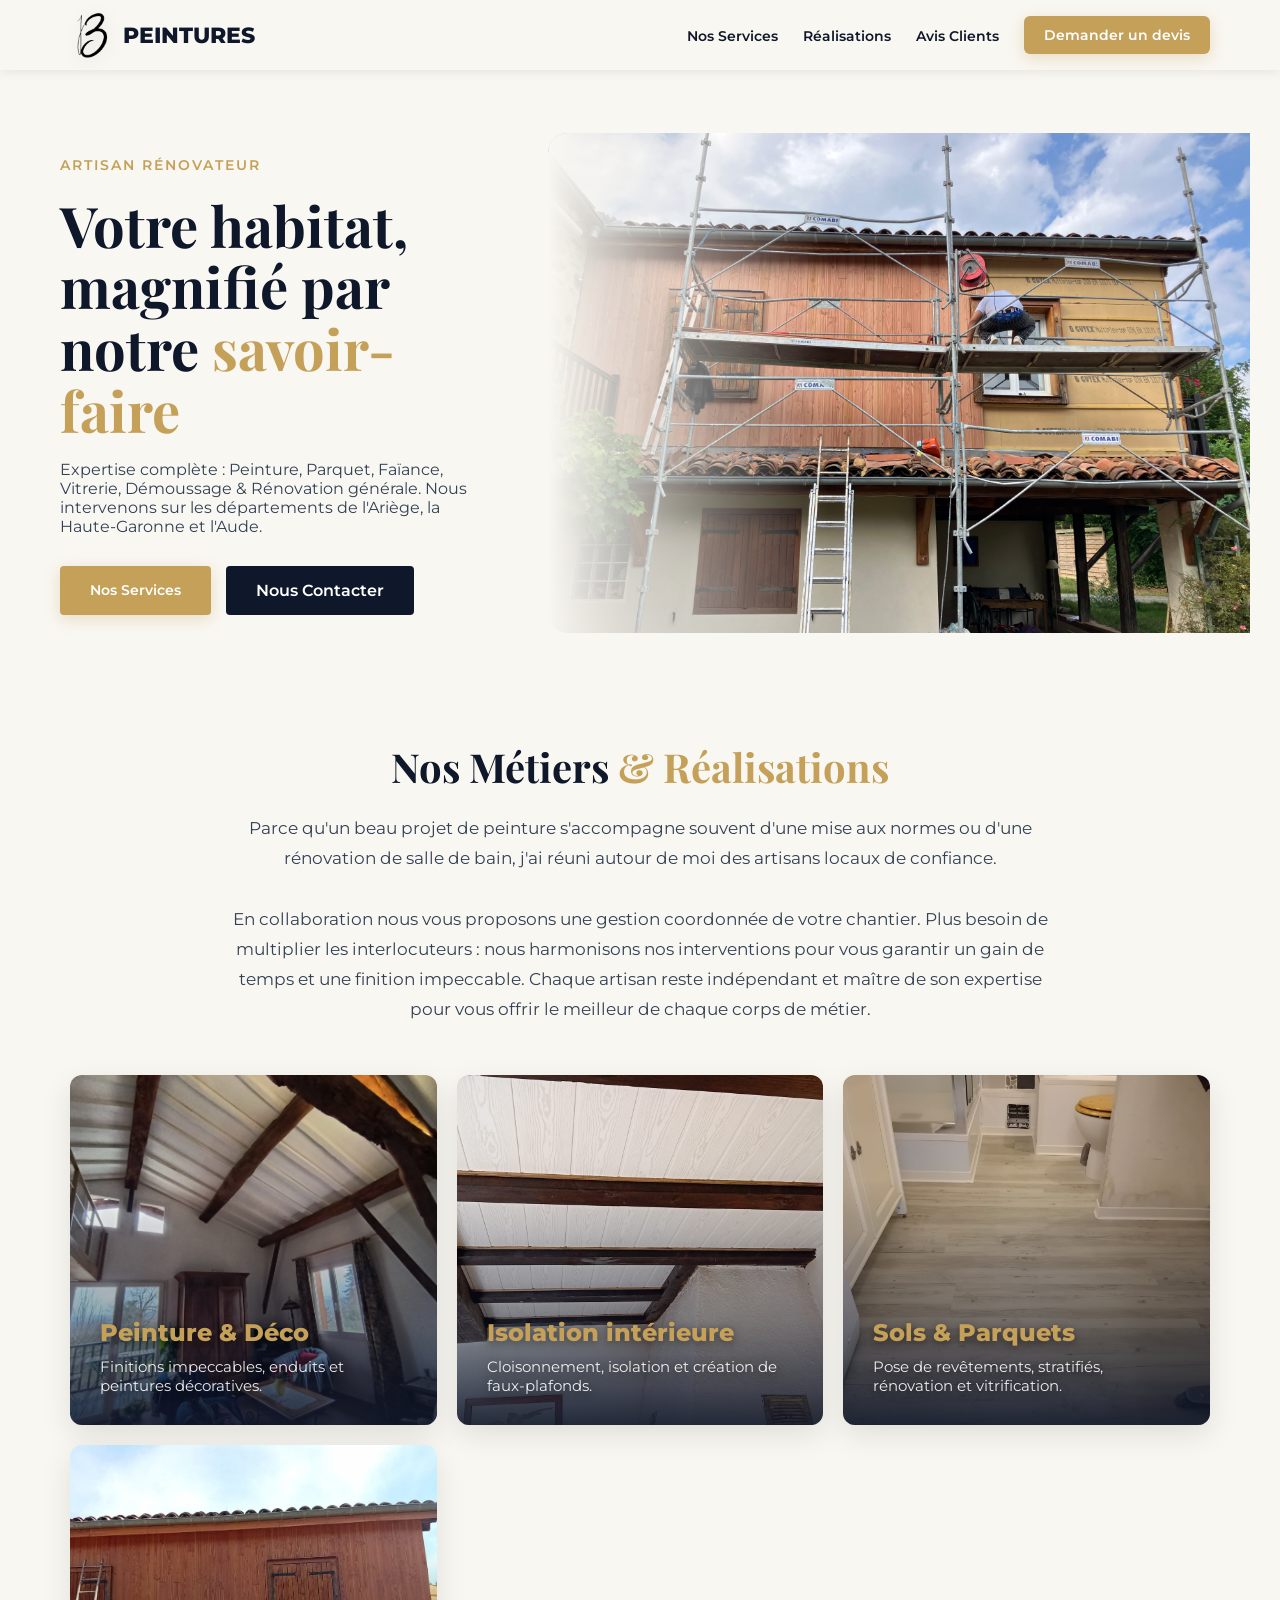
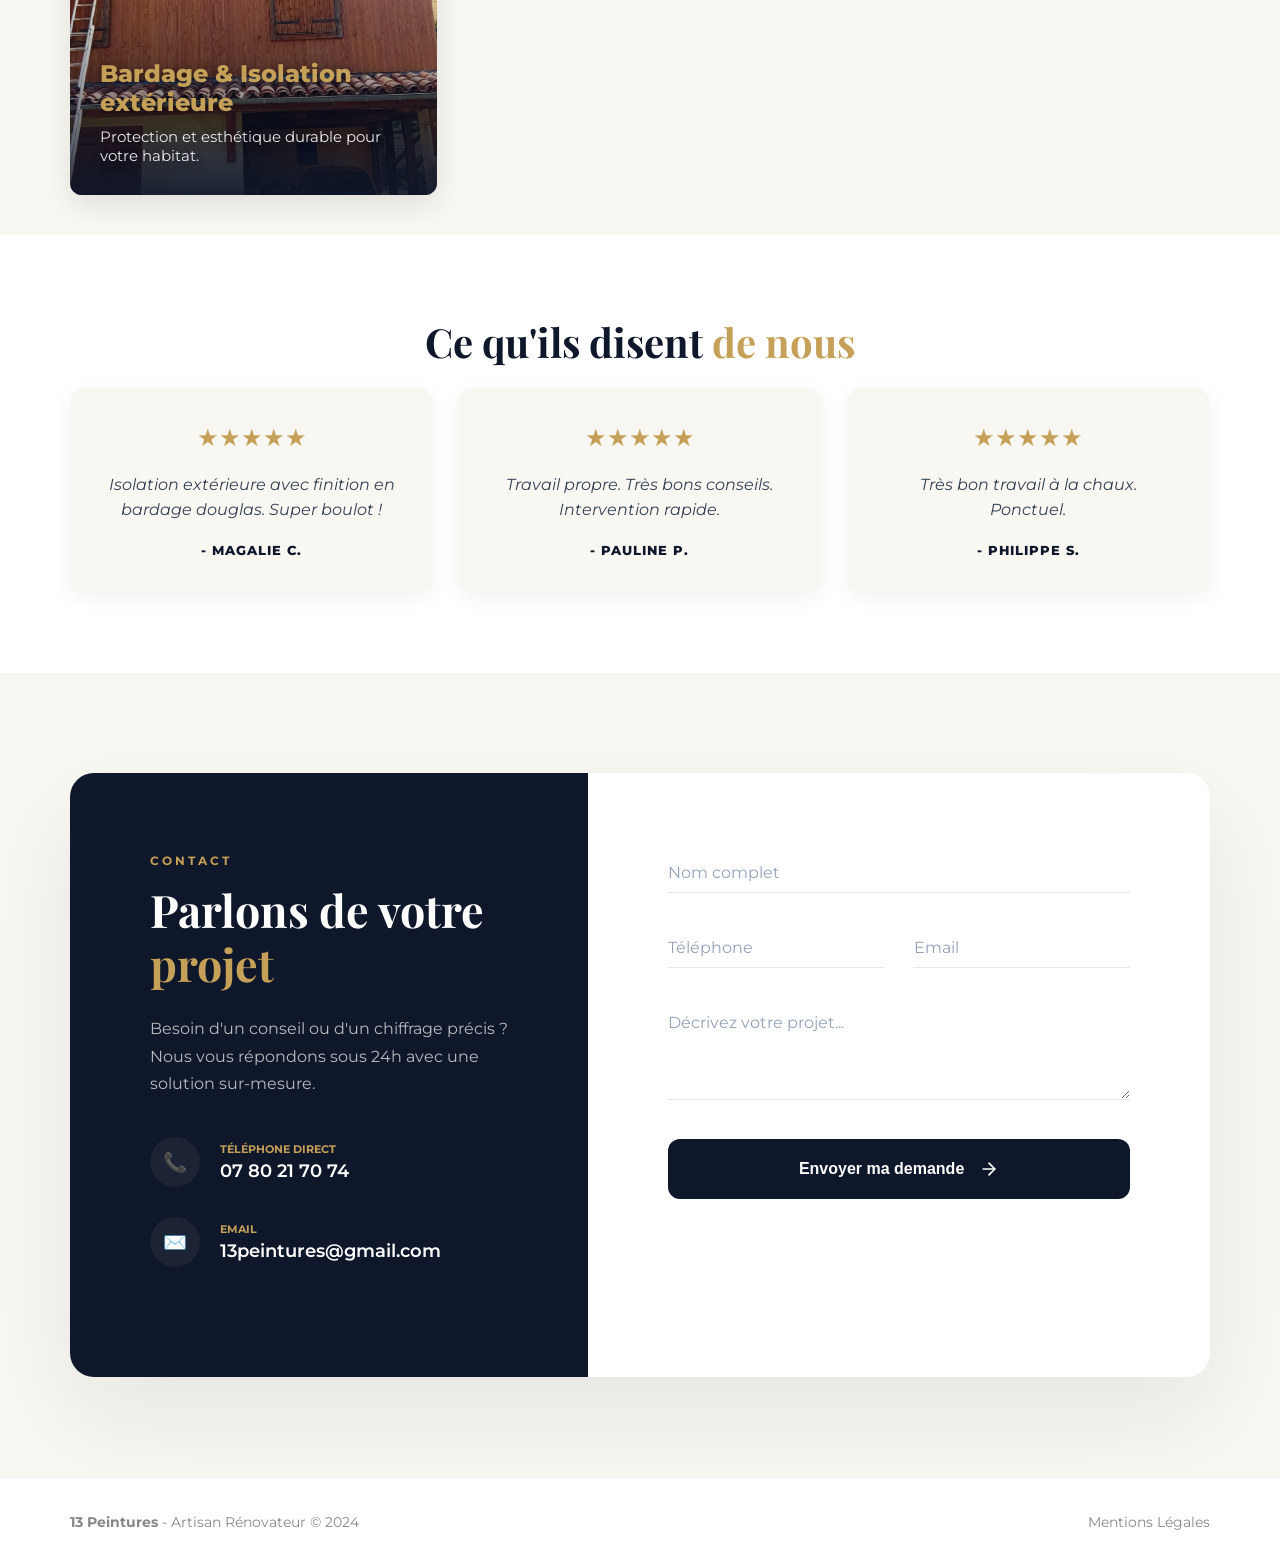
==== commit fc54c4b6: "correction mail" ====
--- a/index.html
+++ b/index.html
@@ -168,7 +168,7 @@
                             <div class="icon">✉️</div>
                             <div class="detail-text">
                                 <small>Email</small>
-                                <a href="/cdn-cgi/l/email-protection#e5d4d695808c8b9190978096a58288848c89cb868a88"><span class="__cf_email__" data-cfemail="9faeaceffaf6f1ebeaedfaecdff8f2fef6f3b1fcf0f2">[email&#160;protected]</span></a>
+                                <a href="mailto:13peintures@gmail.com">13peintures@gmail.com</a>
                             </div>
                         </div>
                     </div>
--- a/css/style.css
+++ b/css/style.css
@@ -249,7 +249,7 @@
 
 /* Badge d'indication — mobile uniquement */
 .service-item::after {
-    content: "Appuyer pour voir l'avant";
+    content: "Après";
     position: absolute;
     top: 15px;
     right: 15px;
@@ -475,7 +475,7 @@
     /* Badge visible sur mobile */
     .service-item::after { opacity: 1; }
     .service-item.touched::after {
-        content: "Appuyer pour voir l'après";
+        content: "Avant";
         opacity: 1;
     }
 
